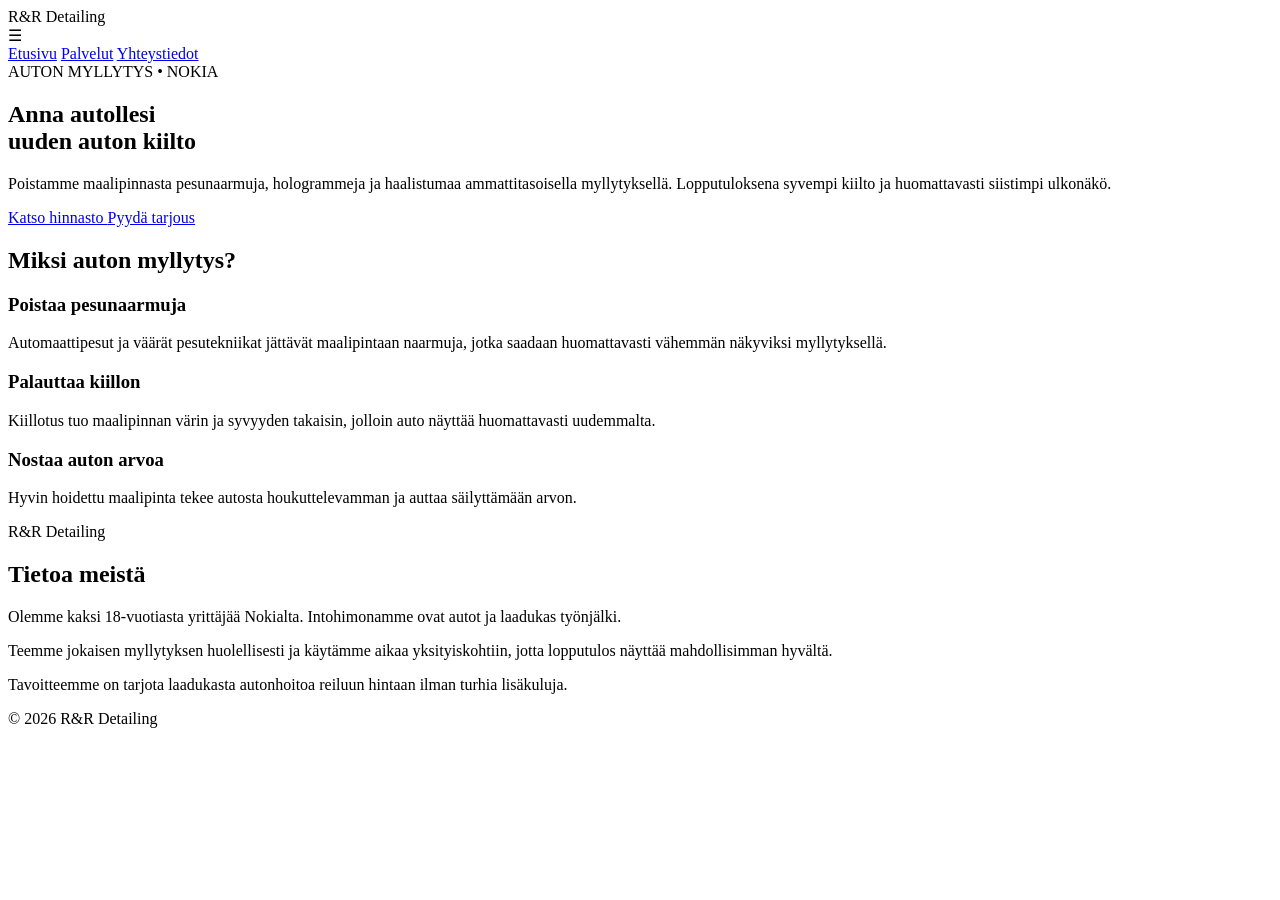
==== index.html @ b3d01a14 "Create index.html" ====
<!DOCTYPE html>
<html lang="fi">
<head>

<meta charset="UTF-8">
<meta name="viewport" content="width=device-width, initial-scale=1.0">

<title>R&R Detailing | Auton myllytys Nokialla</title>

<meta name="description" content="R&R Detailing tarjoaa laadukkaita 1-Step ja 2-Step auton myllytyksiä Nokialla. Poistamme pesunaarmuja ja palautamme maalipinnalle syvän kiillon.">

<link rel="stylesheet" href="style.css">

<link rel="preconnect" href="https://fonts.googleapis.com">
<link rel="preconnect" href="https://fonts.gstatic.com" crossorigin>

<link href="https://fonts.googleapis.com/css2?family=Poppins:wght@300;400;500;600;700&display=swap" rel="stylesheet">

<script src="script.js" defer></script>

</head>

<body>

<header>

<div class="logo">
R&R Detailing
</div>

<div class="menu-btn">
☰
</div>

<nav>
<a href="index.html">Etusivu</a>
<a href="hinnasto.html">Palvelut</a>
<a href="yhteystiedot.html">Yhteystiedot</a>
</nav>

</header>

<section class="hero">

<div class="hero-overlay"></div>

<div class="hero-content">

<div class="tag">
AUTON MYLLYTYS • NOKIA
</div>

<h1>
Anna autollesi<br>
uuden auton kiilto
</h1>

<p>
Poistamme maalipinnasta pesunaarmuja, hologrammeja ja
haalistumaa ammattitasoisella myllytyksellä.
Lopputuloksena syvempi kiilto ja huomattavasti
siistimpi ulkonäkö.
</p>

<div class="hero-buttons">

<a href="hinnasto.html" class="btn">
Katso hinnasto
</a>

<a href="yhteystiedot.html" class="btn ghost">
Pyydä tarjous
</a>

</div>

</div>

</section>

<section class="cards-section">

<h2>Miksi auton myllytys?</h2>

<div class="grid">

<div class="card">

<h3>Poistaa pesunaarmuja</h3>

<p>
Automaattipesut ja väärät pesutekniikat jättävät
maalipintaan naarmuja, jotka saadaan huomattavasti
vähemmän näkyviksi myllytyksellä.
</p>

</div>

<div class="card">

<h3>Palauttaa kiillon</h3>

<p>
Kiillotus tuo maalipinnan värin ja syvyyden takaisin,
jolloin auto näyttää huomattavasti uudemmalta.
</p>

</div>

<div class="card">

<h3>Nostaa auton arvoa</h3>

<p>
Hyvin hoidettu maalipinta tekee autosta
houkuttelevamman ja auttaa säilyttämään arvon.
</p>

</div>

</div>

</section>

<section class="about">

<div class="about-bg"></div>

<div class="about-box">

<div class="tag">
R&R Detailing
</div>

<h2>Tietoa meistä</h2>

<p>
Olemme kaksi 18-vuotiasta yrittäjää Nokialta.
Intohimonamme ovat autot ja laadukas työnjälki.
</p>

<p>
Teemme jokaisen myllytyksen huolellisesti ja käytämme
aikaa yksityiskohtiin, jotta lopputulos näyttää
mahdollisimman hyvältä.
</p>

<p>
Tavoitteemme on tarjota laadukasta autonhoitoa
reiluun hintaan ilman turhia lisäkuluja.
</p>

</div>

</section>

<footer>

<p>
© 2026 R&R Detailing
</p>

</footer>

</body>
</html>
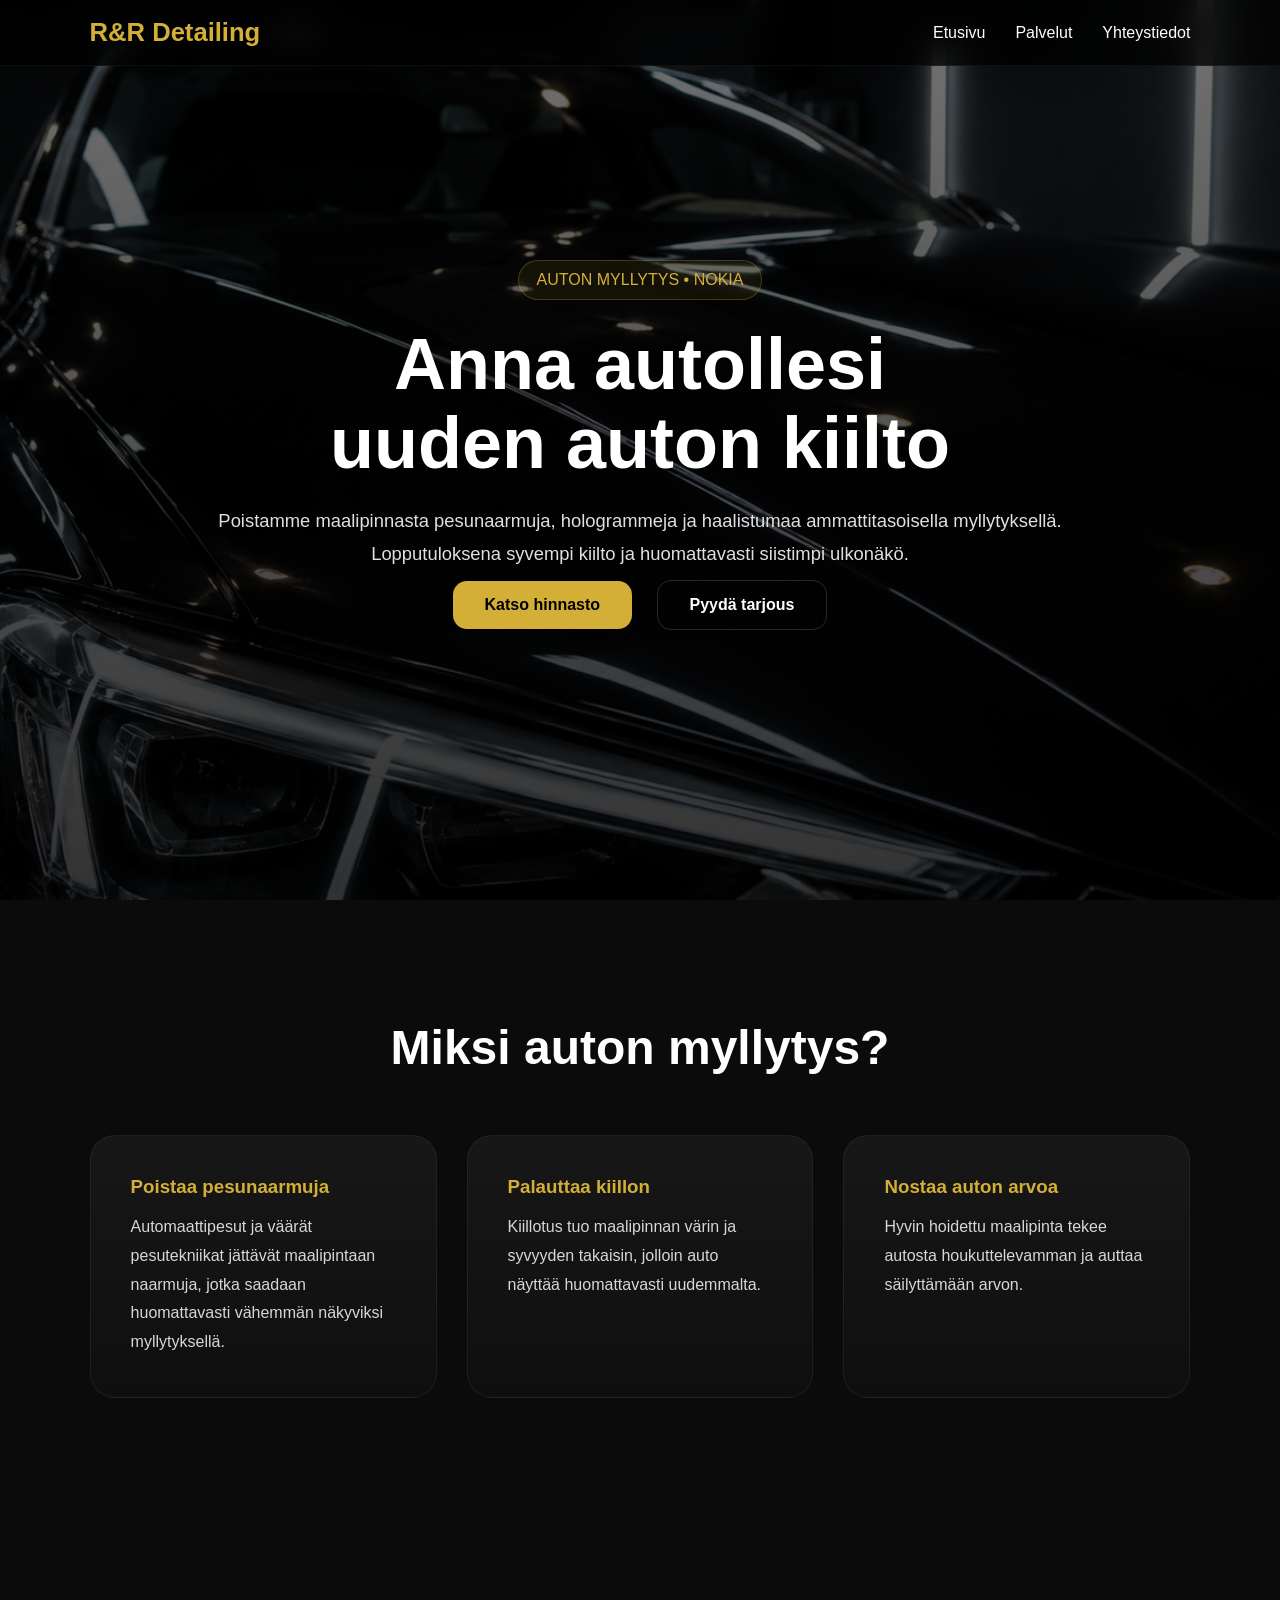
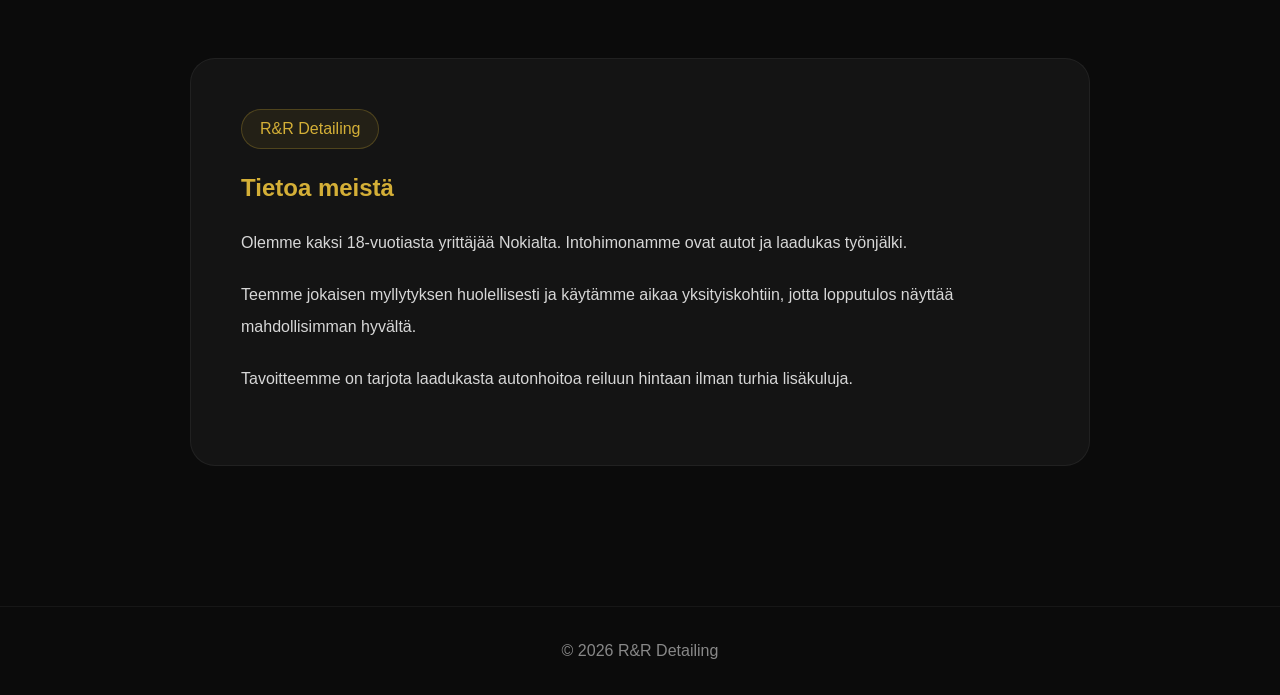
==== commit 6d136144: "Update index.html" ====
--- a/index.html
+++ b/index.html
@@ -1,7 +1,7 @@
 <!DOCTYPE html>
 <html lang="fi">
 <head>
-
+<meta name="google-site-verification" content="lKKB_N-9yQMifHNYR8R2mGub_dU6SeVyLE30I6EFjY0" />
 <meta charset="UTF-8">
 <meta name="viewport" content="width=device-width, initial-scale=1.0">
 
--- a/style.css
+++ b/style.css
@@ -0,0 +1,421 @@
+*{
+margin:0;
+padding:0;
+box-sizing:border-box;
+}
+
+html{
+scroll-behavior:smooth;
+}
+
+body{
+font-family:'Poppins',sans-serif;
+background:#0b0b0b;
+color:#fff;
+overflow-x:hidden;
+}
+
+/* HEADER */
+
+header{
+position:fixed;
+top:0;
+width:100%;
+z-index:999;
+
+display:flex;
+justify-content:space-between;
+align-items:center;
+
+padding:18px 7%;
+
+background:rgba(0,0,0,0.75);
+backdrop-filter:blur(15px);
+
+border-bottom:1px solid rgba(255,255,255,0.05);
+
+transition:.3s;
+}
+
+header.scrolled{
+background:rgba(0,0,0,0.95);
+padding:14px 7%;
+}
+
+.logo{
+font-size:1.6rem;
+font-weight:700;
+color:#d4af37;
+}
+
+nav{
+display:flex;
+gap:30px;
+}
+
+nav a{
+color:white;
+text-decoration:none;
+font-weight:500;
+transition:.3s;
+}
+
+nav a:hover{
+color:#d4af37;
+}
+
+.menu-btn{
+display:none;
+font-size:2rem;
+cursor:pointer;
+}
+
+/* HERO */
+
+.hero{
+height:100vh;
+
+display:flex;
+justify-content:center;
+align-items:center;
+
+text-align:center;
+
+position:relative;
+
+background:
+linear-gradient(
+rgba(0,0,0,.55),
+rgba(0,0,0,.8)
+),
+url("hero.jpg")
+center center/cover no-repeat;
+}
+
+.hero-content{
+position:relative;
+z-index:2;
+max-width:900px;
+padding:20px;
+}
+
+.tag{
+display:inline-block;
+
+padding:10px 18px;
+
+border-radius:999px;
+
+background:rgba(212,175,55,.08);
+
+border:1px solid rgba(212,175,55,.25);
+
+color:#d4af37;
+
+margin-bottom:25px;
+}
+
+.hero h1{
+font-size:4.5rem;
+line-height:1.1;
+
+margin-bottom:20px;
+}
+
+.hero p{
+font-size:1.15rem;
+line-height:1.8;
+
+color:#e0e0e0;
+}
+
+/* BUTTONS */
+
+.btn{
+display:inline-block;
+
+padding:15px 32px;
+
+border-radius:14px;
+
+text-decoration:none;
+
+font-weight:600;
+
+margin:10px;
+
+background:#d4af37;
+color:black;
+
+transition:.3s;
+}
+
+.btn:hover{
+transform:translateY(-5px);
+}
+
+.ghost{
+background:transparent;
+
+border:1px solid rgba(255,255,255,.15);
+
+color:white;
+}
+
+/* SECTIONS */
+
+.cards-section,
+.contact,
+.pricing{
+padding:120px 7%;
+}
+
+.cards-section h2,
+.contact h2,
+.pricing h2{
+font-size:3rem;
+text-align:center;
+margin-bottom:60px;
+}
+
+.grid,
+.pricing-cards{
+display:grid;
+
+grid-template-columns:
+repeat(auto-fit,minmax(280px,1fr));
+
+gap:30px;
+}
+
+/* CARD */
+
+.card,
+.pricing-card,
+.contact-box{
+padding:40px;
+
+border-radius:25px;
+
+background:
+linear-gradient(
+180deg,
+rgba(255,255,255,.05),
+rgba(255,255,255,.02)
+);
+
+border:1px solid rgba(255,255,255,.06);
+
+transition:.3s;
+}
+
+.card:hover,
+.pricing-card:hover{
+transform:translateY(-8px);
+
+border-color:
+rgba(212,175,55,.35);
+}
+
+.card h3,
+.pricing-card h3{
+color:#d4af37;
+margin-bottom:15px;
+}
+
+.card p{
+line-height:1.8;
+color:#d7d7d7;
+}
+
+/* HINNASTO */
+
+.pricing{
+padding-top:180px;
+}
+
+.pricing-top{
+max-width:700px;
+margin:auto;
+margin-bottom:70px;
+text-align:center;
+}
+
+.pricing-card ul{
+list-style:none;
+}
+
+.pricing-card li{
+margin:12px 0;
+color:#d7d7d7;
+}
+
+.price{
+margin-top:25px;
+
+font-size:2.4rem;
+font-weight:700;
+
+color:#d4af37;
+}
+
+.badge{
+position:absolute;
+
+top:20px;
+right:20px;
+
+background:#d4af37;
+color:black;
+
+padding:8px 14px;
+
+border-radius:999px;
+
+font-size:.8rem;
+font-weight:700;
+}
+
+.featured{
+position:relative;
+
+border:
+1px solid rgba(212,175,55,.3);
+}
+
+/* ABOUT BOX */
+
+.about{
+padding:140px 7%;
+}
+
+.about-box{
+max-width:900px;
+margin:auto;
+
+padding:50px;
+
+border-radius:25px;
+
+background:
+rgba(255,255,255,.04);
+
+border:1px solid rgba(255,255,255,.06);
+}
+
+.about-box h2{
+color:#d4af37;
+margin-bottom:25px;
+}
+
+.about-box p{
+line-height:2;
+color:#d7d7d7;
+margin-bottom:20px;
+}
+
+/* FORM */
+
+form{
+display:flex;
+flex-direction:column;
+gap:18px;
+}
+
+input,
+textarea,
+select{
+padding:16px;
+
+border-radius:12px;
+
+border:1px solid rgba(255,255,255,.08);
+
+background:#151515;
+
+color:white;
+
+font-family:'Poppins',sans-serif;
+}
+
+textarea{
+min-height:140px;
+resize:vertical;
+}
+
+input:focus,
+textarea:focus,
+select:focus{
+outline:none;
+
+border-color:#d4af37;
+}
+
+/* FOOTER */
+
+footer{
+padding:35px;
+
+text-align:center;
+
+border-top:1px solid rgba(255,255,255,.05);
+
+color:#888;
+}
+
+/* ANIMATIONS */
+
+.hidden{
+opacity:0;
+transform:translateY(30px);
+transition:1s;
+}
+
+.show{
+opacity:1;
+transform:translateY(0);
+}
+
+/* MOBILE */
+
+@media(max-width:768px){
+
+.menu-btn{
+display:block;
+}
+
+nav{
+position:absolute;
+
+top:80px;
+right:20px;
+
+background:#111;
+
+padding:20px;
+
+border-radius:18px;
+
+display:none;
+
+flex-direction:column;
+}
+
+nav.active{
+display:flex;
+}
+
+.hero h1{
+font-size:2.7rem;
+}
+
+.hero p{
+font-size:1rem;
+}
+
+.cards-section h2,
+.contact h2,
+.pricing h2{
+font-size:2.2rem;
+}
+}
